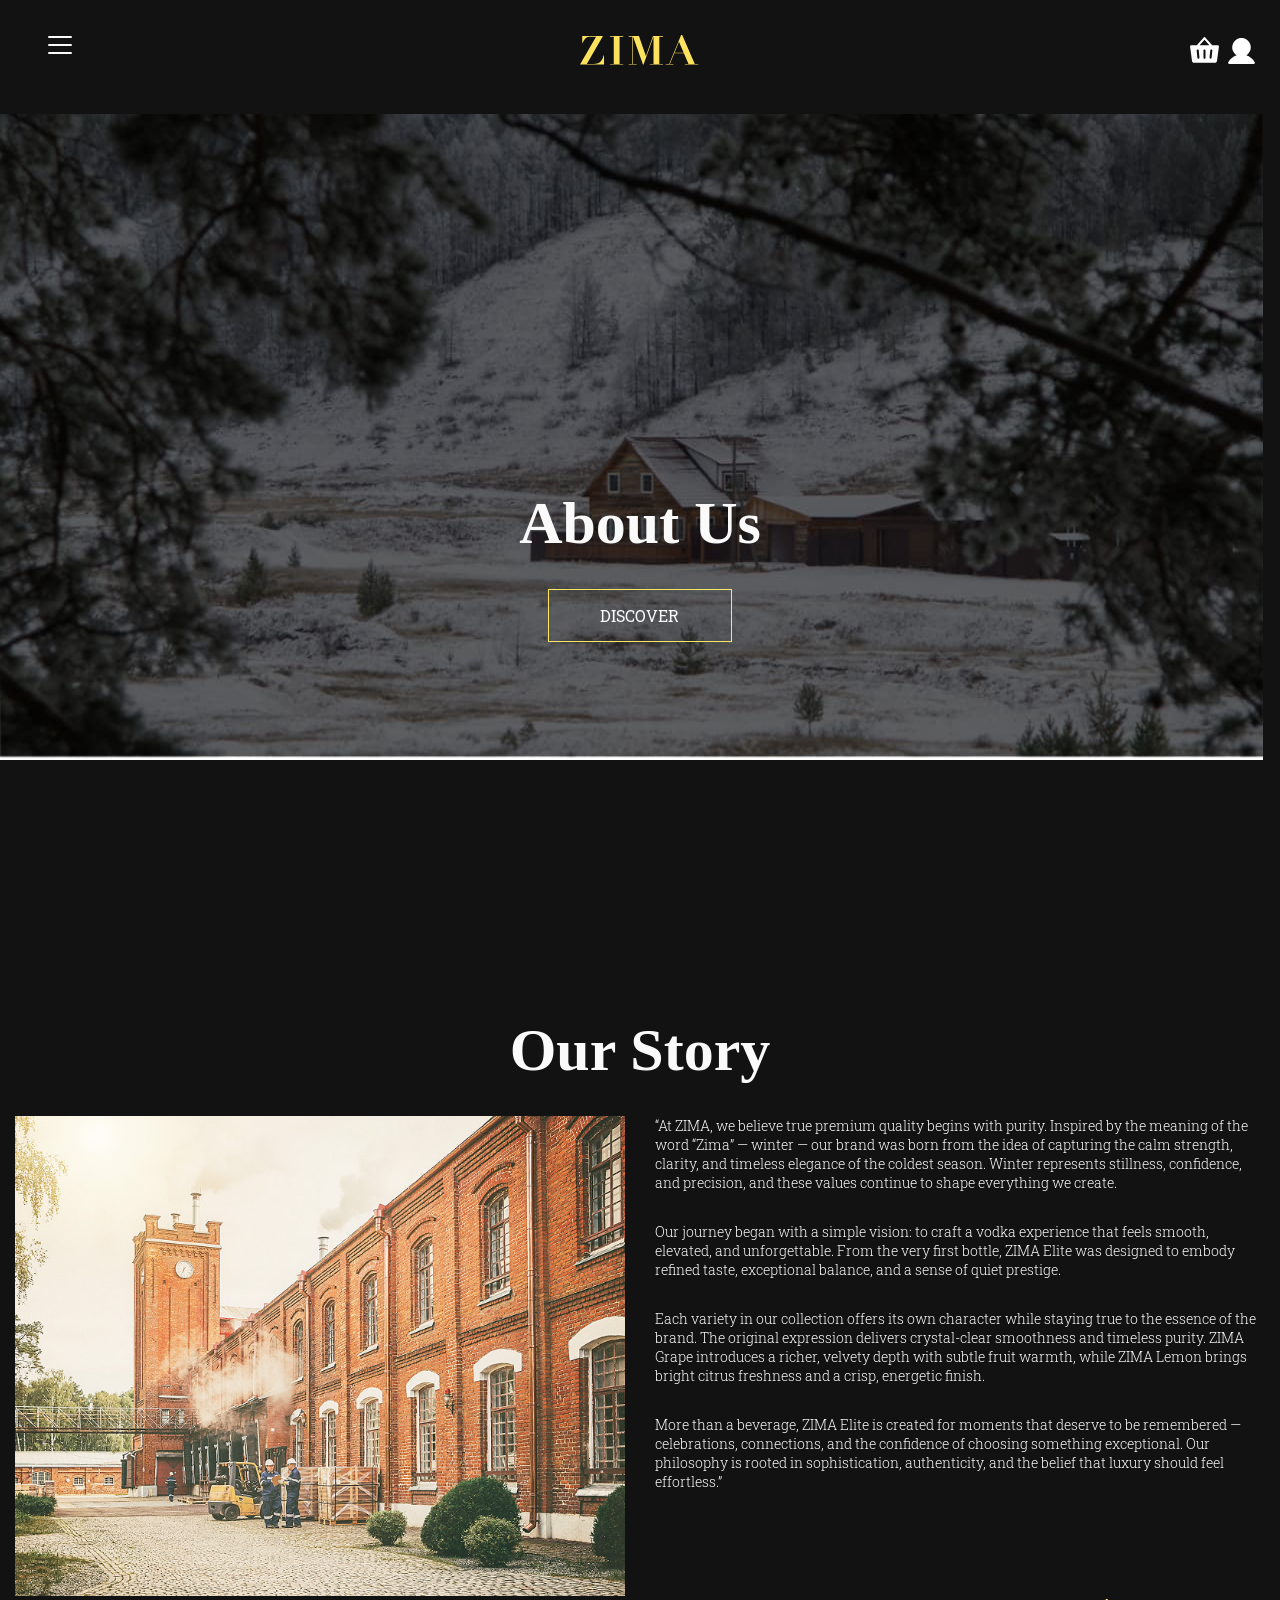
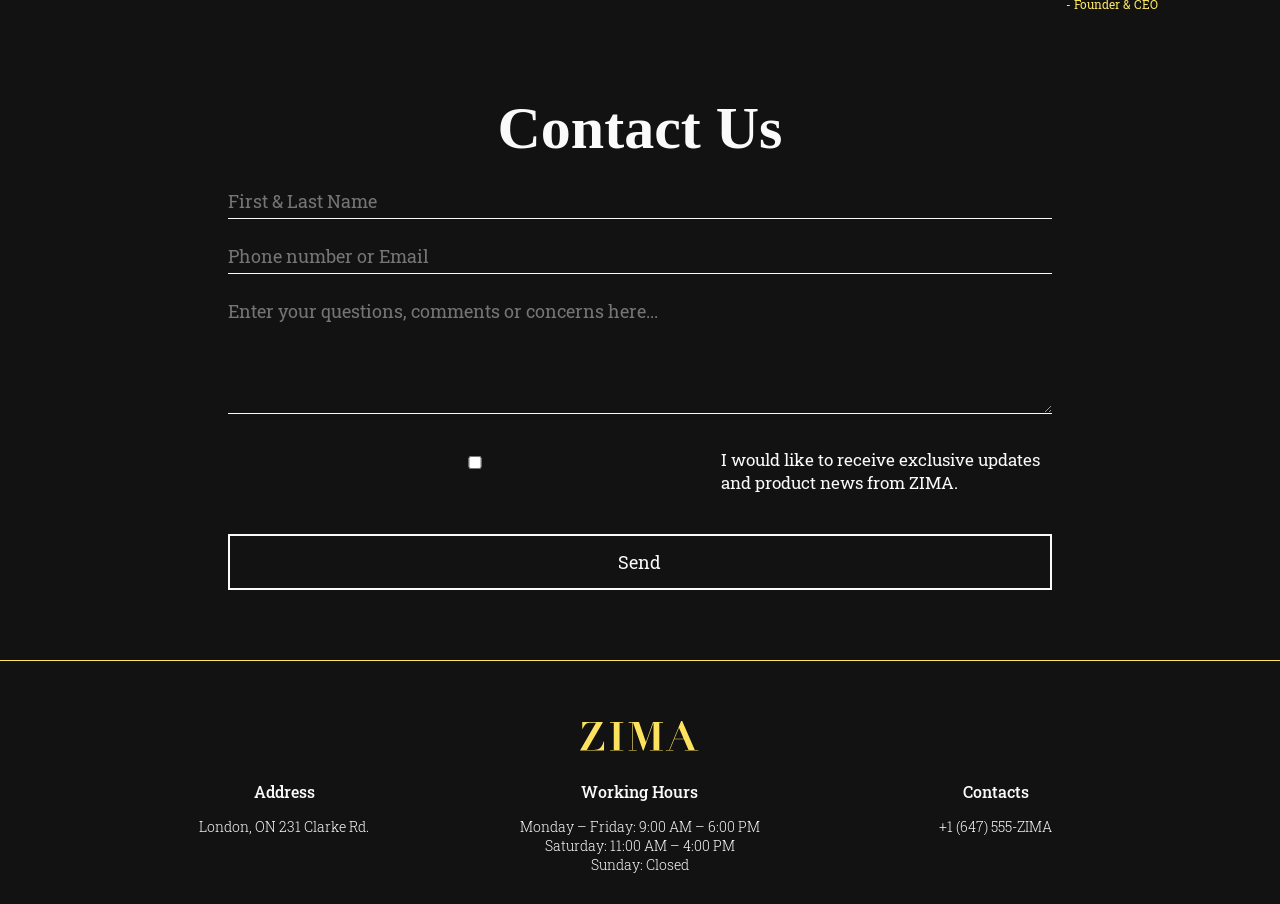
==== about-us.html @ f410255e "About page coded Fully responsive about page coded." ====
<!DOCTYPE html>
<html lang="en">
<head>
    <meta charset="UTF-8">
    <meta name="viewport" content="width=device-width, initial-scale=1.0">
    <link rel="preconnect" href="https://fonts.googleapis.com">
    <link rel="preconnect" href="https://fonts.gstatic.com" crossorigin>
    <link href="https://fonts.googleapis.com/css2?family=GFS+Didot&family=Roboto+Slab:wght@100..900&display=swap" rel="stylesheet">
    <link href="css/main.css" rel="stylesheet">
    <link href="css/grid.css" rel="stylesheet">
    <title>This is ZIMA</title>
</head>
    <body>
        <header class="grid-con center-grid-con" id="nav">
            <h1 class="hidden">Welcome to Zima</h1>
            <nav id="main-nav" class="col-span-full t-col-start-1 t-col-span-2">
                <h2 class="visually-hidden">Main Navigation</h2>
                <button id="button"></button>
                <div id="menu-con">
                    <ul>
                        <li><a href="#">HOME</a></li>
                        <li><a href="#">OUR STORY</a></li>
                        <li><a href="#">CONTACT US</a></li>
                        <li><a href="#">PRODUCTS</a></li>
                        <li><a href="#">FAQ</a></li>
                    </ul>
                </div>
            </nav>
            <div id="logo" class="col-span-full t-col-start-3 t-col-span-3 l-col-start-6 l-col-span-2">
                <img src="images/ZIMA.svg" alt="Zima Logo">
            </div>
            <div class="m-hidden t-col-start-7 t-col-end-7 l-col-start-12 l-col-span-1 nav-icons">
                <img src="images/basket.svg" alt="basket icon">
                <img src="images/user.svg" alt="user profile icon">
            </div>
        </header>
        <main>
            <section id="about-hero">
                <div class="grid-con" id="home-hero">
                    <h2 class="col-span-full t-col-start-2 t-col-span-5 l-col-start-4 l-col-span-6 h2-main">
                        About Us
                    </h2>
                    <div class="col-start-2 col-span-2 t-col-start-3 t-col-end-6 l-col-start-6 l-col-span-2 hero-btn">
                        <a href="#">DISCOVER</a>
                    </div>
                </div>
            </section>

            <section id="story">
                <div class="grid-con" id="story-div">
                    <h2 class="h2-main col-span-full">
                        Our Story
                    </h2>
                    <img src="images/desk_zima_factory_zhihal/desk_zima_factory_zhihal_c_scale,w_797.jpg" alt="zima first factory" class="col-span-full t-col-span-full l-col-span-6 about-img">
                    <div class="story-text col-span-full l-col-span-6">
                        <p class="p-main">
                        “At ZIMA, we believe true premium quality begins 
with purity. Inspired by the meaning of the word 
“Zima” — winter — our brand was born from the idea
of capturing the calm strength, clarity, and timeless elegance of  the coldest season. Winter represents stillness, confidence, and precision, and these values continue 
to shape everything we create.
                    </p>
                    <p class="p-main">Our journey began with a simple vision: to craft a vodka experience that feels smooth, elevated, and unforgettable. From the very first bottle, ZIMA Elite was designed 
to embody refined taste, exceptional balance,
 and a sense  of quiet prestige.</p>
                    <p class="p-main">Each variety in our collection offers its own character 
while staying true to the essence of the brand. The original expression delivers crystal-clear smoothness and timeless purity. ZIMA Grape introduces a richer, velvety depth with subtle fruit warmth, while ZIMA Lemon brings bright citrus freshness and a crisp, energetic finish.</p>
                    <p class="p-main">More than a beverage, ZIMA Elite is created for moments that deserve to be remembered — celebrations, connections, and the confidence of choosing something exceptional. 
Our philosophy is rooted in sophistication, authenticity, 
and  the belief that luxury should feel effortless.”</p>
                    </div>
                    
                    <p class="p-dec col-start-3 col-span-2 l-col-start-10">- Founder & CEO</p>
                </div>
            </section>




            <section id="contact" class="grid-con">
                <h2 class="h2-main col-span-full">Contact Us</h2>
                <div id="contact-hero-form" class="col-span-full l-col-start-3 l-col-span-8">
                <form action="email.php" method="POST" enctype="text/plain">
                    <input name="fullName" type="text" placeholder="First & Last Name">
                    <input name="contactInfo" type="text" required placeholder="Phone number or Email">
                    <textarea name="msg" placeholder="Enter your questions, comments or concerns here..."></textarea>
                    <label class="checkbox-label">
                        <input type="checkbox" name="newsletter" value="yes">
                            I would like to receive exclusive updates and product news from ZIMA.
                    </label>
                    <input name="submit" type="submit" value="Send">
                </form>
            </div>
            </section>
        </main>
        <footer>
            <div class="grid-con" id="footer-div">
                <div class="footer-img col-start-2 col-span-2 t-col-span-full">
                    <img src="images/ZIMA.svg" alt="zima logo">
                </div>
                
                <div class="footer-text col-span-full l-col-start-2 l-col-span-3">
                    <h3 class="h3-footer">
                        Address
                    </h3>
                    <p class="p-main">
                        London, ON
                        231 Clarke Rd.
                    </p>
                </div>
                <div class="footer-text col-span-full l-col-span-4">
                    <h3 class="h3-footer">
                        Working Hours
                    </h3>
                    <p class="p-main">
                        Monday – Friday: 9:00 AM – 6:00 PM <br> Saturday: 11:00 AM – 4:00 PM <br> Sunday: Closed
                    </p>
                </div>
                <div class="footer-text col-span-full l-col-span-3">
                    <h3 class="h3-footer">
                        Contacts
                    </h3>
                    <p class="p-main">
                        +1 (647) 555-ZIMA
                    </p>
                </div>
            </div>
        </footer>
        <script src="js/main.js"></script>   
    </body>
</html>
---- css/main.css ----
body {
    background-color: #121212;
}



a, ul, p {
    list-style-type: none;
    text-decoration: none;
    color: #fafafa;
    font-family: "Roboto Slab", serif;
}

#nav {
    margin-top: 20px;
    padding: 15px;
}

#main-nav button {
   background: url(../images/menu.svg) center no-repeat;
   border: 0px;
   width: 90px;
   height: 20px;
   transition: all .5s ease;
   display: flex;
   align-items:flex-start;
}


#main-nav button.expanded {
   transform: rotate(90deg);
}

#menu-con {
   margin-top: 20px;
   display: none;
   margin-bottom: 20px;
}

#menu-con.slide-toggle {
   display:flex;
}


#logo {
    display: flex;
    justify-content: flex-start;
    align-items: center;
    margin-top: 20px;
}

#menu-con {
    margin-top: 20px;
   display: none;
   margin-bottom: 20px;
}

#hero, #about-hero {
    background-image: url(../images/desk_main_header_q8n7ln/desk_main_header_q8n7ln_c_scale\,w_1400.jpg);
    height: 100vh;
    background-size: inherit;
    background-repeat: no-repeat;
    display: flex;
    justify-content: center;
    flex-direction: column;
}

#about-hero {
    background-image: url(../images/desk_about_header_jlxucr/desk_about_header_jlxucr_c_scale\,w_1263.jpg);
}



.h2-main {
    font-size: 50px;
    font-family: "Didot", serif;
    color: #fafafa;
    text-align: center;
    line-height: 1.2;
}

.p-main {
    color: #fafafa;
    font-size: 14px;
    font-weight: 300;
    text-align: center;
}

.ph-main p{
    margin-bottom: 30px;
}

.ph-main h2 {
    margin: 40px 0px 30px 0px;
}

#main-header {
    display:flex ;
    align-items: center;
}

.hero-btn {
    border: 1px solid #FCE764;
    padding: 15px 45px;
    text-align: center;
    margin-top: 30px;
    transition: all .5s ease-in-out;
}

.hero-btn:hover {
    background-color: #FCE764;
    transition: all .5s ease-in-out;
}

.ph-card {
    display: flex;
    justify-content: center;
    align-items: center;
    flex-direction: column;
}

.ph-card .p-main {
    color: #9CA3AF;
    margin-top: 15px;
}

.p-dec {
    color: #FCE764;
    font-size: 12px;
}

#main-video {
    margin: 30px 0px;
}

.card-div {
    display: flex;
    flex-direction: column;
    align-items: center;
    margin-top: 20px;
}

.card-div .hero-btn {
    width: 50%;
}

.card-div .p-main {
    margin-top: 20px;
}

.card-img {
    height: 67vh;
    margin: auto;
}

#contact {
    margin-top: 50px;
    padding-bottom: 50px;
    border-bottom: 1px solid #FCE764;
}

#contact .h2-main {
    margin-bottom: 20px;
}

#contact-hero-form input,#contact-hero-form textarea {
    font-family: 'Roboto Slab', serif;
    font-size: 18px;
    color: #fafafa;
    background: transparent;
    border: none;
    border-bottom: 1px solid #fafafa;
    padding: 5px 0;
    width: 100%;
    outline: none;
    margin-bottom: 20px;
}


#contact-hero-form input:focus, #contact-hero-form textarea:focus {
    border-bottom-color: #FCE764;
}

#contact-hero-form textarea {
    resize: vertical;
    min-height: 120px;
}

#contact-hero-form input[type="submit"] {
    background: transparent;
    color: #fafafa;
    border: 2px solid #fafafa;
    padding: 14px 40px;
    font-family: 'Roboto Slab', serif;
    font-size: 18px;
    margin-top: 20px;
    cursor: pointer;
}

#contact-hero-form input[type="submit"]:hover {
    background: #fafafa;
    color: #121212;
}
.checkbox-label {
    display: flex;
    align-items: center;
    font-family: 'Roboto Slab', serif;
    font-size: 17px;
    color: #fafafa;
    cursor: pointer;
    margin: 10px 0 20px 0;
}

.checkbox-label input {
    width: 10px;
}

footer {
    padding: 30px;
}

.h3-footer {
    font-size: 16px;
    font-weight: 500;
    font-family: 'Roboto Slab', serif;
    color: #fafafa;
    text-align: center;
    margin: 30px 0px 15px 0px;
}

.footer-img {
    display: flex;
    justify-content: center;
    align-items: center;
    margin-top: 30px;
}

#story-div .p-main {
    margin-bottom: 30px;
    text-align: left;
}

#story-div .p-dec {
    margin-bottom: 30px;
    text-align: right;
}

.about-img {
    margin-top: 30px;
    margin-bottom: 30px;
}


@media screen and (min-width: 700px) {



    #logo {
        height: 64px;
        justify-content: center;
        align-items: flex-start;
        margin-top: 0px;
    }

    .nav-icons {
        display: flex;
        flex-direction: row;
        justify-content: flex-end;
        align-items: flex-start;
    }

    .h2-main {
        font-size: 96px;
    }

    .card-div {
        align-self: center;
    }

    .card-div .h2-main  {
        font-size: 38px;
    }

    #story-div .h2-main {
        margin-bottom: 30px;
    }

    .ph-main {
        margin-top: 50px;
        padding-left: 100px;
        padding-right: 100px;
    }

    
}

@media screen and (min-width: 1200px) {
    .h2-main {
        font-size: 60px;
    }

    .ph-card {
        margin-top: 80px;
    }

    .card-img {
        height: 90vh;
    }
    .about-img {
    margin: 0;
}
}
---- css/grid.css ----
/* ---General rules - scales images, videos to size of container--- */
img, embed, object, video, picture {
  max-width: 100%; 
}

/* ---Change the way the box model works, tells the browser to account for any border and padding in the values you specify for an element's width and height.--- */

html {
  box-sizing: border-box; 
}

*, *::before, *::after {
  box-sizing: inherit; 
}

/* ---Mini CSS reset--- */

body, p, h1, h2, h3, h4, h5 {
   margin: 0px; 
   padding: 0px;
}

/* ---Utility Classes--- */

.hidden {
   display: none;
}

.m-hidden {
    display: none;
}

.visually-hidden:not(:focus):not(:active) {
   position: absolute !important; 
   width: 1px !important; 
   height: 1px !important; 
   padding: 0 !important; 
   margin: -1px !important; 
   overflow: hidden !important; 
   clip-path: inset(50%); 
   white-space: nowrap !important; 
   border: 0 !important; 
}

.image-placeholder {
  width: 100%;
  background-color: #eee;
  border: 2px dashed #aaa;
  aspect-ratio: 16/9;
}

.box {
   background-color: #9a2018;
   color: #fff;
   padding: 20px;
   text-align: center;
   margin-top: 10px;
   margin-bottom:10px;
 }

 .center-grid-con {
   margin: 0 auto;
}

 .full-width-grid-con {
   /* set this container as a grid, with 3 columns
   the other grid will sit in the middle column, this allows for overlapping content */
   display: grid; 
	grid-template-columns: 1fr minmax(0, 1200px) 1fr;  
}

/* ---Mobile Library Grid Styles--- */

 .grid-con { 
   display: grid;
   grid-template-columns: repeat(4, minmax(0, 1fr));
   grid-column-gap: 30px;
   max-width: 700px;
   padding-left: 15px;
   padding-right: 15px;
}

.col-span-1   {grid-column: span 1 / span 1;}
.col-span-2   {grid-column: span 2 / span 2;}
.col-span-3   {grid-column: span 3 / span 3;}
.col-span-4   {grid-column: span 4 / span 4;}
.col-span-full {grid-column: 1 / -1;}

.col-start-1  {grid-column-start: 1;}
.col-start-2  {grid-column-start: 2;}
.col-start-3  {grid-column-start: 3;}
.col-start-4  {grid-column-start: 4;}

.col-end-1 {grid-column-end: 1;}
.col-end-2 {grid-column-end: 2;}
.col-end-3 {grid-column-end: 3;}
.col-end-4 {grid-column-end: 4;}
.col-end-5 {grid-column-end: 5;}
.col-span-1   {grid-column: span 1 / span 1;}
.col-span-2   {grid-column: span 2 / span 2;}
.col-span-3   {grid-column: span 3 / span 3;}
.col-span-4   {grid-column: span 4 / span 4;}
.col-span-full {grid-column: 1 / -1;}

.col-start-1  {grid-column-start: 1;}
.col-start-2  {grid-column-start: 2;}
.col-start-3  {grid-column-start: 3;}
.col-start-4  {grid-column-start: 4;}

.col-end-1 {grid-column-end: 1;}
.col-end-2 {grid-column-end: 2;}
.col-end-3 {grid-column-end: 3;}
.col-end-4 {grid-column-end: 4;}
.col-end-5 {grid-column-end: 5;}


/* ---Tablet Library Grid Styles--- */
@media screen and (min-width: 700px) {


    .m-hidden {
        display: block;
    }

    .grid-con { 
        grid-template-columns: repeat(7, minmax(0, 1fr));
        max-width: 1200px;
     }

    .t-col-span-1 {grid-column: span 1 / span 1;}
    .t-col-span-2 {grid-column: span 2 / span 2;}
    .t-col-span-3 {grid-column: span 3 / span 3;}
    .t-col-span-4 {grid-column: span 4 / span 4;}
    .t-col-span-5 {grid-column: span 5 / span 5;}
    .t-col-span-6 {grid-column: span 6 / span 6;}
    .t-col-span-7 {grid-column: span 7 / span 7;}
    .t-col-span-full {grid-column: 1 / -1;}


    .t-col-start-1   {grid-column-start: 1;}
    .t-col-start-2   {grid-column-start: 2;}
    .t-col-start-3   {grid-column-start: 3;}
    .t-col-start-4   {grid-column-start: 4;}
    .t-col-start-5   {grid-column-start: 5;}
    .t-col-start-6   {grid-column-start: 6;}
    .t-col-start-7   {grid-column-start: 7;}

    .t-col-end-1  {grid-column-end: 1;}
    .t-col-end-2  {grid-column-end: 2;}
    .t-col-end-3  {grid-column-end: 3;}
    .t-col-end-4  {grid-column-end: 4;}
    .t-col-end-5  {grid-column-end: 5;}
    .t-col-end-6  {grid-column-end: 6;}
    .t-col-end-7  {grid-column-end: 7;}
 }

/* ---Desktop Library Grid Styles--- */

@media screen and (min-width: 1200px) { 

    .grid-con { 
       grid-template-columns: repeat(12, minmax(0, 1fr));
       max-width: 1300px;
    }
 
    .l-col-span-1 {grid-column: span 1 / span 1;}
    .l-col-span-2 {grid-column: span 2 / span 2;}
    .l-col-span-3 {grid-column: span 3 / span 3;}
    .l-col-span-4 {grid-column: span 4 / span 4;}
    .l-col-span-5 {grid-column: span 5 / span 5;}
    .l-col-span-6 {grid-column: span 6 / span 6;}
    .l-col-span-7 {grid-column: span 7 / span 7;}
    .l-col-span-8 {grid-column: span 8 / span 8;}
    .l-col-span-9 {grid-column: span 9 / span 9;}
    .l-col-span-10 {grid-column: span 10 / span 10;}
    .l-col-span-11 {grid-column: span 11 / span 11;}
    .l-col-span-12 {grid-column: span 12 / span 12;}
    .l-col-span-full {grid-column: 1 / -1;}
 
    .l-col-start-1   {grid-column-start: 1;}
    .l-col-start-2   {grid-column-start: 2;}
    .l-col-start-3   {grid-column-start: 3;}
    .l-col-start-4   {grid-column-start: 4;}
    .l-col-start-5   {grid-column-start: 5;}
    .l-col-start-6   {grid-column-start: 6;}
    .l-col-start-7   {grid-column-start: 7;}
    .l-col-start-8   {grid-column-start: 8;}
    .l-col-start-9   {grid-column-start: 9;}
    .l-col-start-10  {grid-column-start: 10;}
    .l-col-start-11  {grid-column-start: 11;}
    .l-col-start-12  {grid-column-start: 12;}
    .l-col-start-13  {grid-column-start: 13;}
 
    .l-col-end-1  {grid-column-end: 1;}
    .l-col-end-2  {grid-column-end: 2;}
    .l-col-end-3  {grid-column-end: 3;}
    .l-col-end-4  {grid-column-end: 4;}
    .l-col-end-5  {grid-column-end: 5;}
    .l-col-end-6  {grid-column-end: 6;}
    .l-col-end-7  {grid-column-end: 7;}
    .l-col-end-8  {grid-column-end: 8;}
    .l-col-end-9  {grid-column-end: 9;}
    .l-col-end-10 {grid-column-end: 10;}
    .l-col-end-11 {grid-column-end: 11;}
    .l-col-end-12 {grid-column-end: 12;}
    .l-col-end-13 {grid-column-end: 13;}
 }

/* ---X-Large Desktop Library Grid Styles--- */

@media screen and (min-width: 1920px) { 

   .grid-con { 
      grid-column-gap: 34px;
      padding-left: 17px;
      padding-right: 17px;
   }

     .xl-col-span-1  { grid-column: span 1; }
  .xl-col-span-2  { grid-column: span 2; }
  .xl-col-span-3  { grid-column: span 3; }
  .xl-col-span-4  { grid-column: span 4; }
  .xl-col-span-5  { grid-column: span 5; }
  .xl-col-span-6  { grid-column: span 6; }
  .xl-col-span-7  { grid-column: span 7; }
  .xl-col-span-8  { grid-column: span 8; }
  .xl-col-span-9  { grid-column: span 9; }
  .xl-col-span-10 { grid-column: span 10; }
  .xl-col-span-11 { grid-column: span 11; }
  .xl-col-span-12 { grid-column: span 12; }
  .xl-col-span-full { grid-column: 1 / -1; }

   .xl-col-start-1	{grid-column-start: 1;}
   .xl-col-start-2	{grid-column-start: 2;}
   .xl-col-start-3	{grid-column-start: 3;}
   .xl-col-start-4	{grid-column-start: 4;}
   .xl-col-start-5	{grid-column-start: 5;}
   .xl-col-start-6	{grid-column-start: 6;}
   .xl-col-start-7	{grid-column-start: 7;}
   .xl-col-start-8	{grid-column-start: 8;}
   .xl-col-start-9	{grid-column-start: 9;}
   .xl-col-start-10	{grid-column-start: 10;}
   .xl-col-start-11	{grid-column-start: 11;}
   .xl-col-start-12	{grid-column-start: 12;}
   .xl-col-start-13	{grid-column-start: 13;}

   .xl-col-end-1	{grid-column-end: 1;}
   .xl-col-end-2	{grid-column-end: 2;}
   .xl-col-end-3	{grid-column-end: 3;}
   .xl-col-end-4	{grid-column-end: 4;}
   .xl-col-end-5	{grid-column-end: 5;}
   .xl-col-end-6	{grid-column-end: 6;}
   .xl-col-end-7	{grid-column-end: 7;}
   .xl-col-end-8	{grid-column-end: 8;}
   .xl-col-end-9	{grid-column-end: 9;}
   .xl-col-end-10	{grid-column-end: 10;}
   .xl-col-end-11	{grid-column-end: 11;}
   .xl-col-end-12	{grid-column-end: 12;}
   .xl-col-end-13	{grid-column-end: 13;}
}
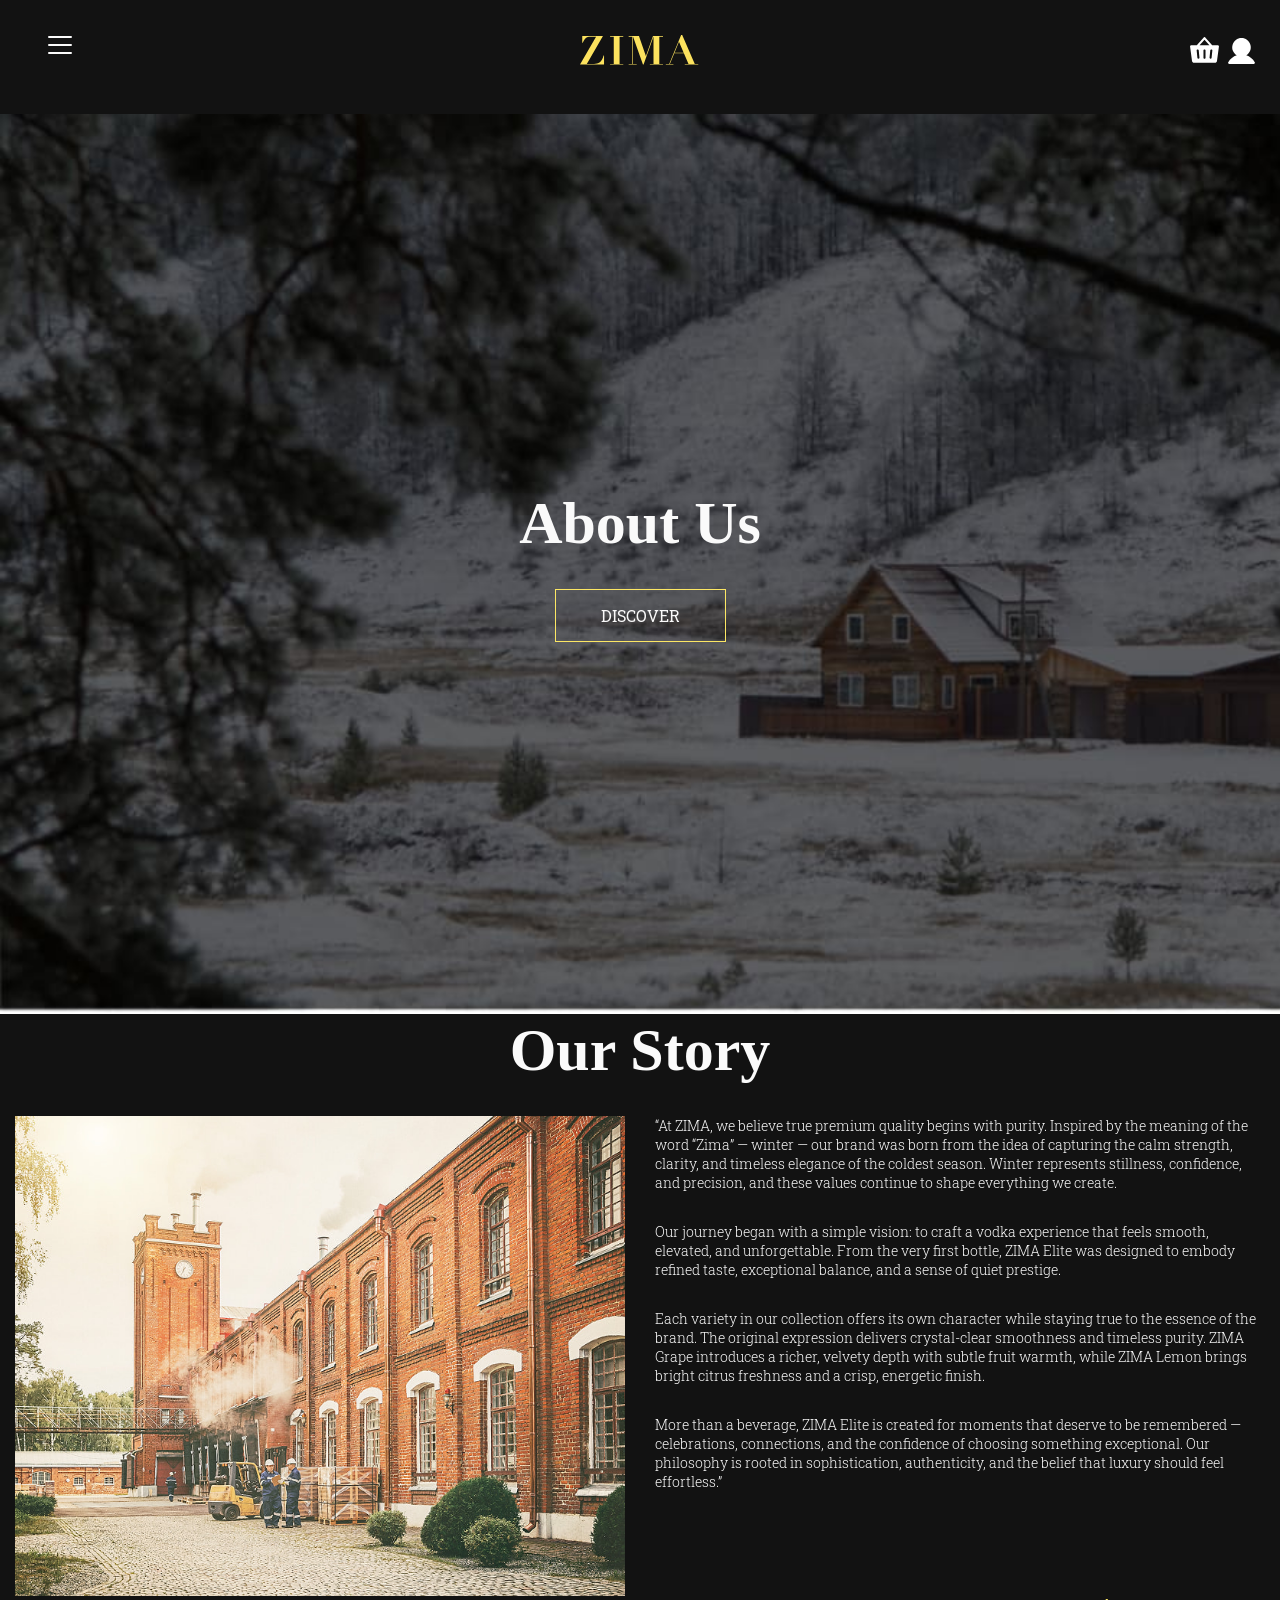
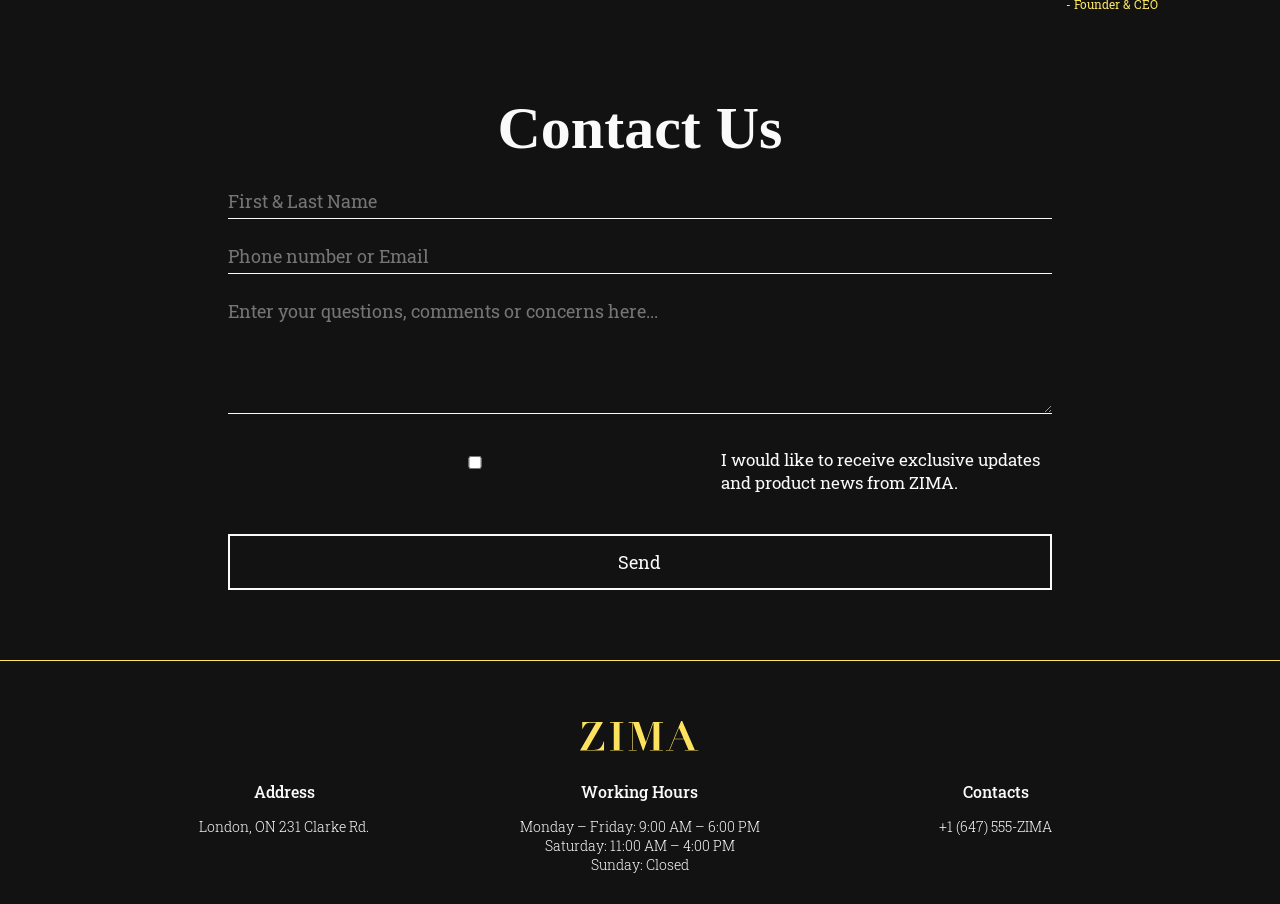
==== commit dcb9266f: "Finished Products Page Finished the final functionality, made fully responsive across all pages." ====
--- a/about-us.html
+++ b/about-us.html
@@ -8,7 +8,7 @@
     <link href="https://fonts.googleapis.com/css2?family=GFS+Didot&family=Roboto+Slab:wght@100..900&display=swap" rel="stylesheet">
     <link href="css/main.css" rel="stylesheet">
     <link href="css/grid.css" rel="stylesheet">
-    <title>This is ZIMA</title>
+    <title>This is ZIMA: About Us</title>
 </head>
     <body>
         <header class="grid-con center-grid-con" id="nav">
@@ -18,10 +18,10 @@
                 <button id="button"></button>
                 <div id="menu-con">
                     <ul>
-                        <li><a href="#">HOME</a></li>
-                        <li><a href="#">OUR STORY</a></li>
+                        <li><a href="index.html">HOME</a></li>
+                        <li><a href="about-us.html">OUR STORY</a></li>
                         <li><a href="#">CONTACT US</a></li>
-                        <li><a href="#">PRODUCTS</a></li>
+                        <li><a href="regular.html">PRODUCTS</a></li>
                         <li><a href="#">FAQ</a></li>
                     </ul>
                 </div>
--- a/css/main.css
+++ b/css/main.css
@@ -55,10 +55,10 @@
    margin-bottom: 20px;
 }
 
-#hero, #about-hero {
+#hero, #about-hero, #regular-hero, .features {
     background-image: url(../images/desk_main_header_q8n7ln/desk_main_header_q8n7ln_c_scale\,w_1400.jpg);
     height: 100vh;
-    background-size: inherit;
+    background-size: cover;
     background-repeat: no-repeat;
     display: flex;
     justify-content: center;
@@ -67,6 +67,18 @@
 
 #about-hero {
     background-image: url(../images/desk_about_header_jlxucr/desk_about_header_jlxucr_c_scale\,w_1263.jpg);
+}
+
+#regular-hero {
+    background-image: linear-gradient(rgba(0, 0, 0, 0.45), rgba(0, 0, 0, 0.45)), url(../images/desk_lemon_header_ngw4ui/desk_lemon_header_ngw4ui_c_scale\,w_1400.jpg);
+    background-size: cover;
+    background-position: center;
+}
+
+.features {
+    background-image: url(../images/desk_regular_b3eu5h/desk_regular_b3eu5h_c_scale,w_680.jpg);
+    background-position: center;
+    background-size: contain;
 }
 
 
@@ -250,6 +262,104 @@
     margin-bottom: 30px;
 }
 
+#product-text {
+    margin-top: 50px;
+}
+
+#product-text .p-main {
+    margin-bottom: 15px;
+}
+
+.features {
+    height: 80vh;
+}
+
+.circle {
+    height: 50px;
+    width: 50px;
+    background-color: #fafafa;
+    border-radius: 50px;
+    margin-bottom: 30px;
+    cursor: pointer;
+    transition: all .5s ease-in-out;
+}
+
+.circle:hover {
+    background-color: #FCE764;
+    transition: all .5s ease-in-out;
+}
+
+
+#features .h2-main, #features .p-main {
+    text-align: left;
+}
+
+.features-box {
+    height: 15vh;
+    padding: 15px;
+    background-color: #FCE764;
+    margin-bottom: 30px;
+}
+
+.features-box .p-main {
+        color: #121212;
+}
+
+.features-list {
+    display: flex;
+    flex-direction: column;
+    align-items: flex-start;
+    margin-top: 30px;
+    padding-top: 30px;
+    padding-bottom: 30px;
+    border-top: 1px solid #FCE764;
+    border-bottom: 1px solid #FCE764;
+}
+
+.list-item {
+    display: flex;
+    flex-direction: column;
+    align-items: flex-start;
+}
+
+.list-item .p-dec {
+    margin-top: 20px;
+    margin-bottom: 5px;
+}
+
+#slider-container{
+    overflow:hidden;
+    position:relative
+}
+
+#image-slider{
+    display:flex;
+    transition:transform .5s ease-in-out
+}
+
+.slider-image{
+    max-width:100%;
+    height:auto
+}
+
+#prev-btn,#next-btn{
+    position:absolute;
+    top:50%;
+    transform:translateY(-50%);
+    font-size:20px;cursor:
+    pointer;padding:20px;
+    border:none;
+    border-radius: 20px;
+}
+
+#prev-btn{
+    left:0px
+}
+
+#next-btn{
+    right:0px
+}
+
 
 @media screen and (min-width: 700px) {
 
--- a/css/grid.css
+++ b/css/grid.css
@@ -29,6 +29,15 @@
 .m-hidden {
     display: none;
 }
+
+.t-hidden {
+    display: none;
+}
+
+.d-hidden {
+    display: block;
+}
+
 
 .visually-hidden:not(:focus):not(:active) {
    position: absolute !important; 
@@ -78,6 +87,7 @@
    max-width: 700px;
    padding-left: 15px;
    padding-right: 15px;
+   margin: 0 auto;
 }
 
 .col-span-1   {grid-column: span 1 / span 1;}
@@ -122,6 +132,12 @@
         display: block;
     }
 
+    .t-hidden {
+    display: none;
+}
+    
+
+
     .grid-con { 
         grid-template-columns: repeat(7, minmax(0, 1fr));
         max-width: 1200px;
@@ -158,9 +174,18 @@
 
 @media screen and (min-width: 1200px) { 
 
+     .t-hidden {
+        display: block;
+    }
+
+    .d-hidden {
+    display: none;
+}
+
+   
     .grid-con { 
        grid-template-columns: repeat(12, minmax(0, 1fr));
-       max-width: 1300px;
+       max-width: 1480px;
     }
  
     .l-col-span-1 {grid-column: span 1 / span 1;}
